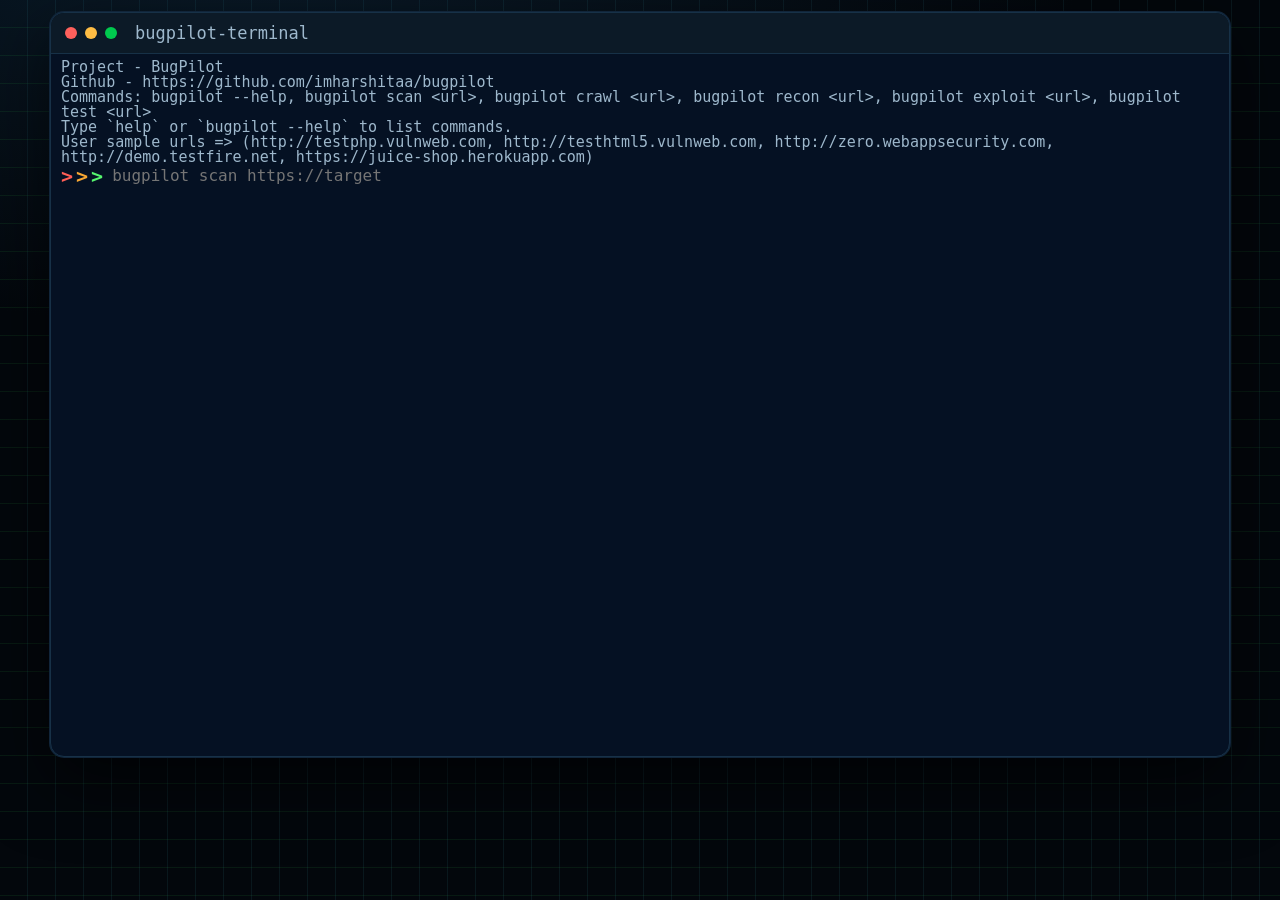
==== index.html @ c613e91e "feat: upgrade bugpilot CLI, docs, and shell-style terminal demo" ====
<!doctype html>
<html lang="en">
<head>
  <meta charset="utf-8" />
  <meta name="viewport" content="width=device-width, initial-scale=1" />
  <title>BugPilot</title>
  <meta http-equiv="refresh" content="0; url=/docs/" />
  <script>
    window.location.replace('/docs/');
  </script>
</head>
<body>
  <p>Redirecting to <a href="/docs/">BugPilot terminal demo</a>...</p>
</body>
</html>
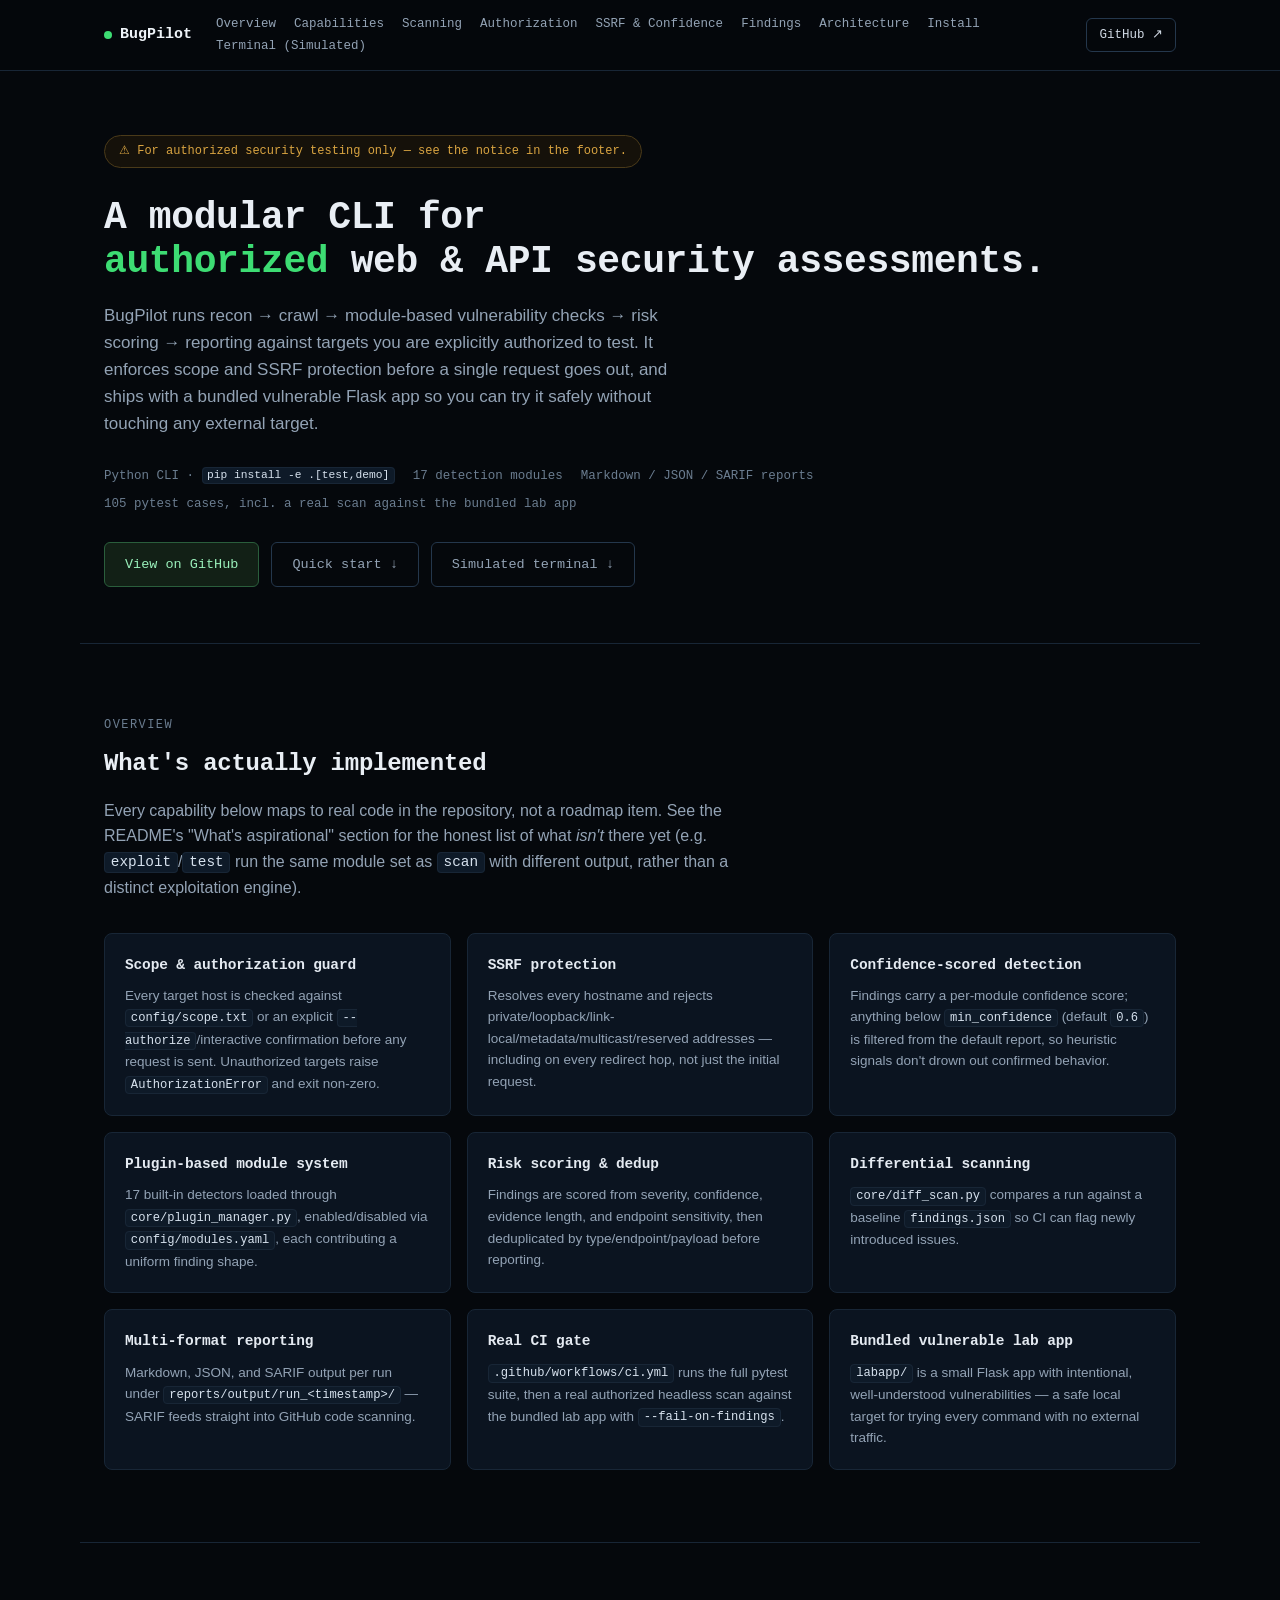
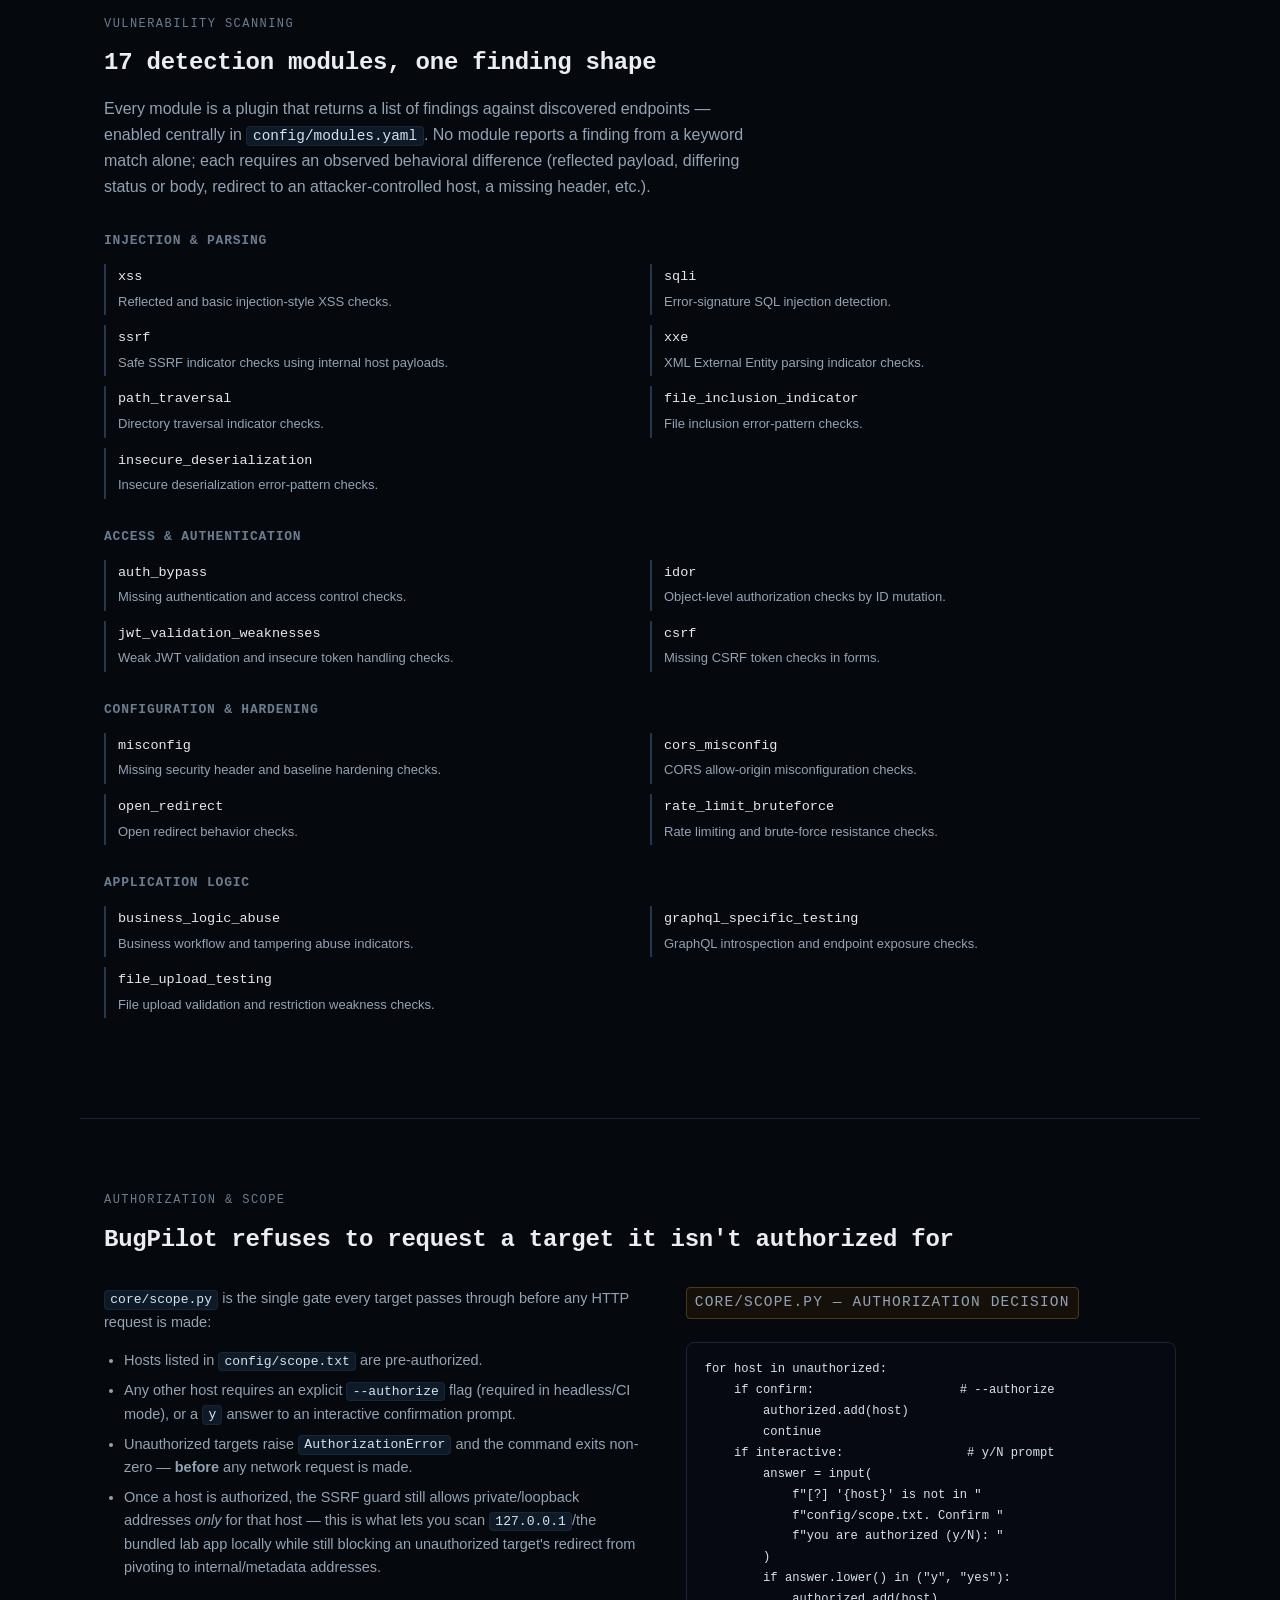
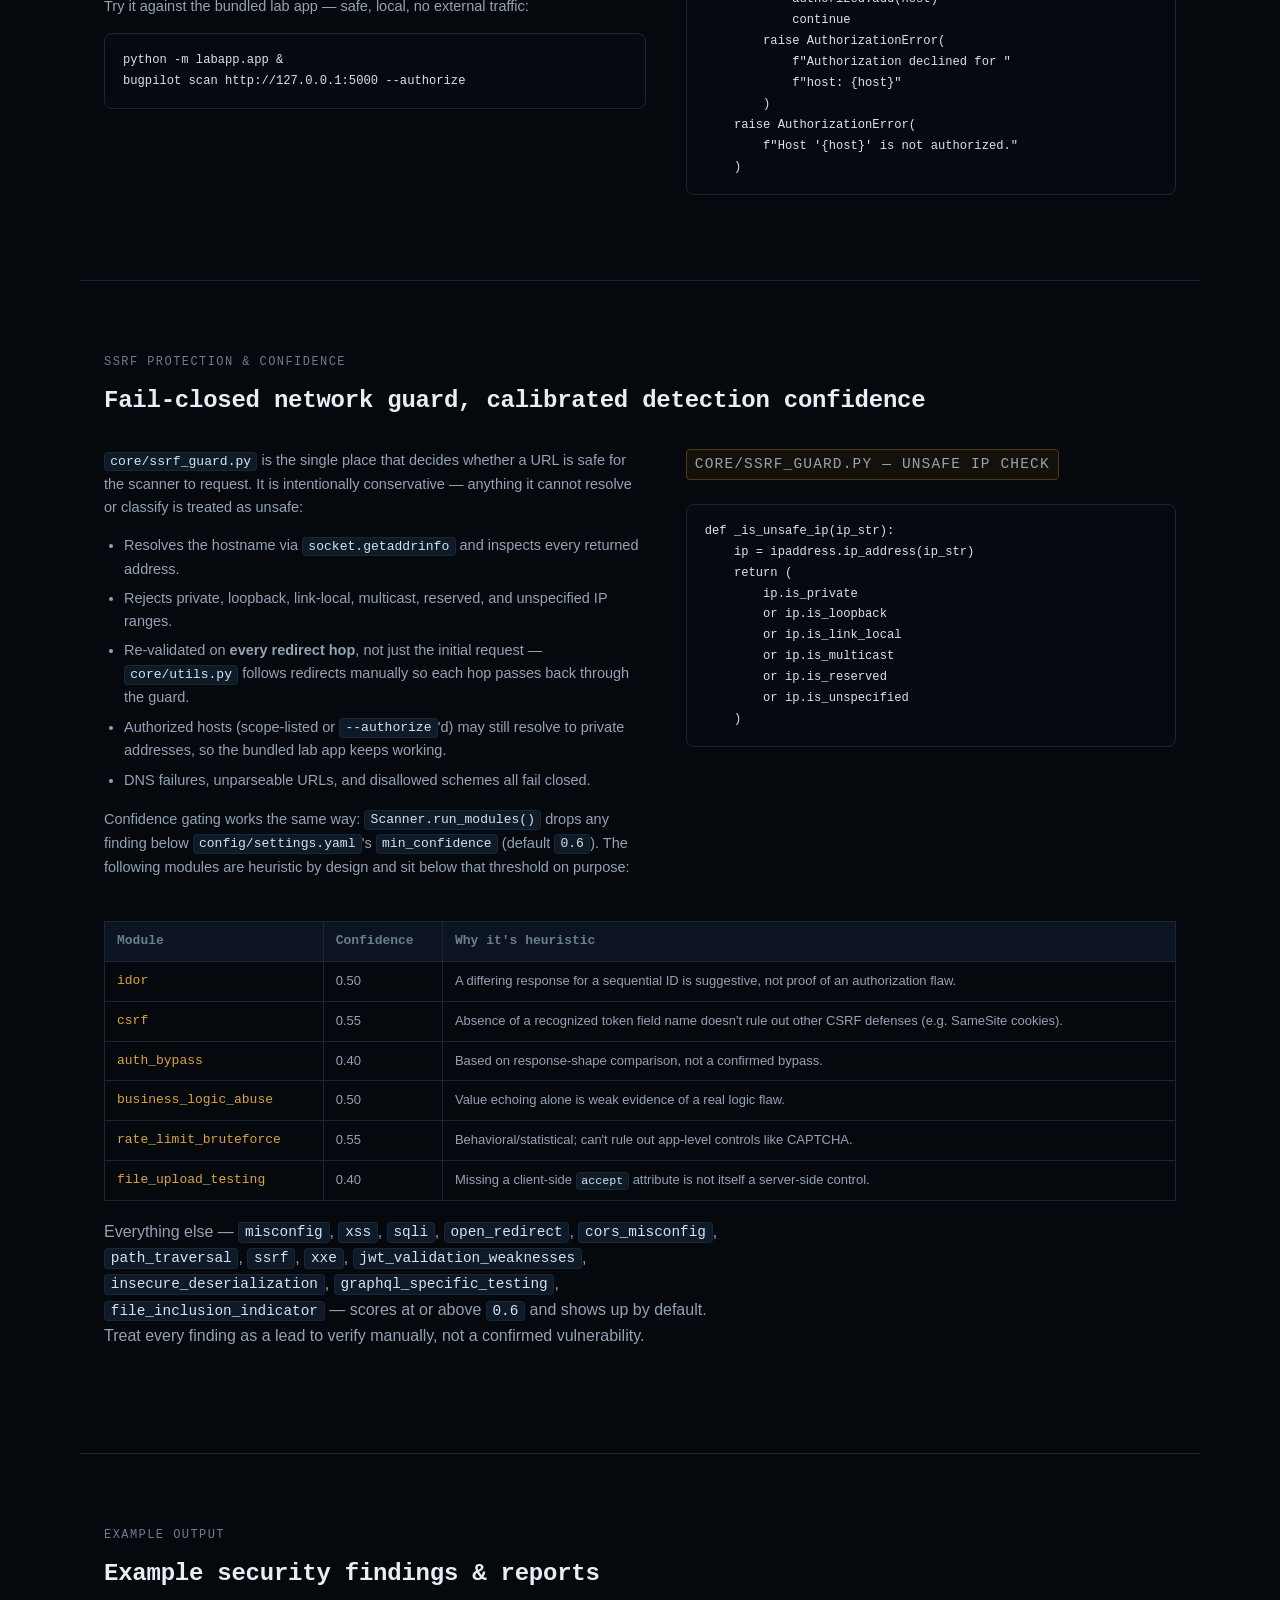
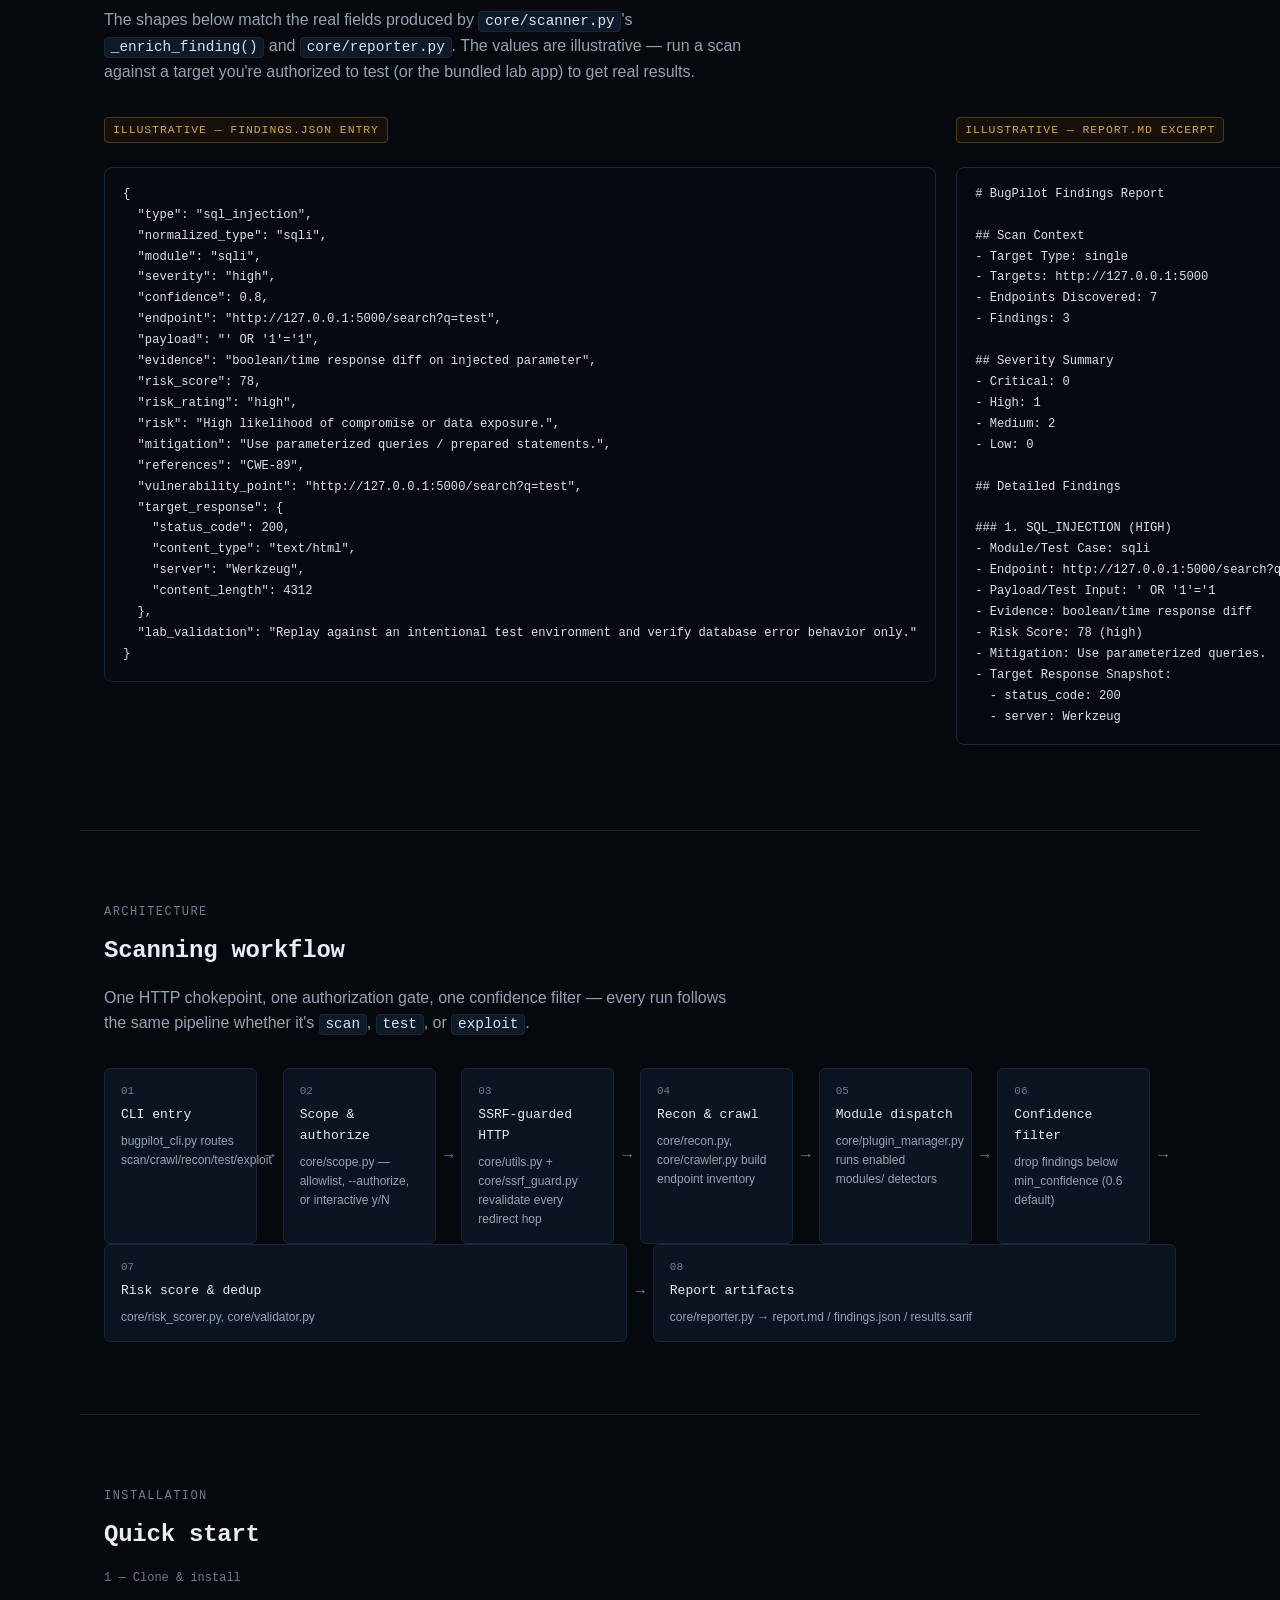
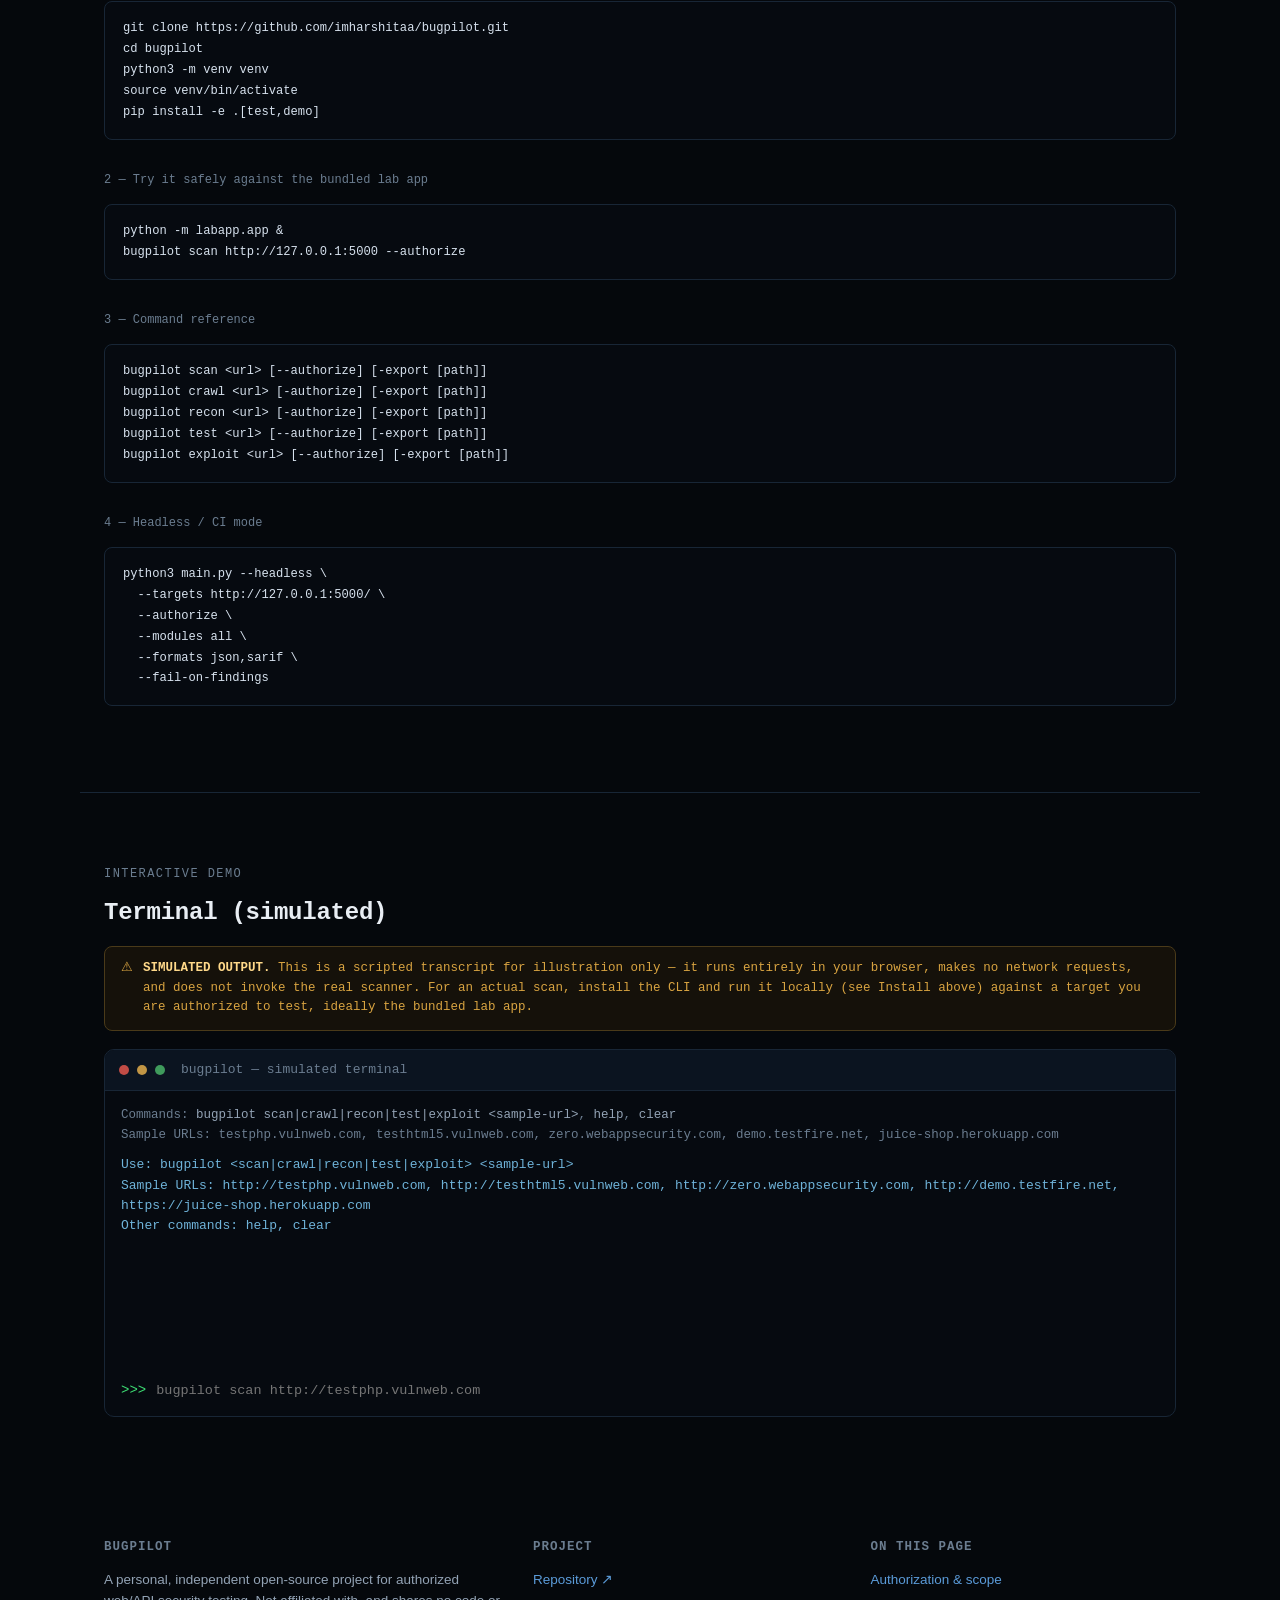
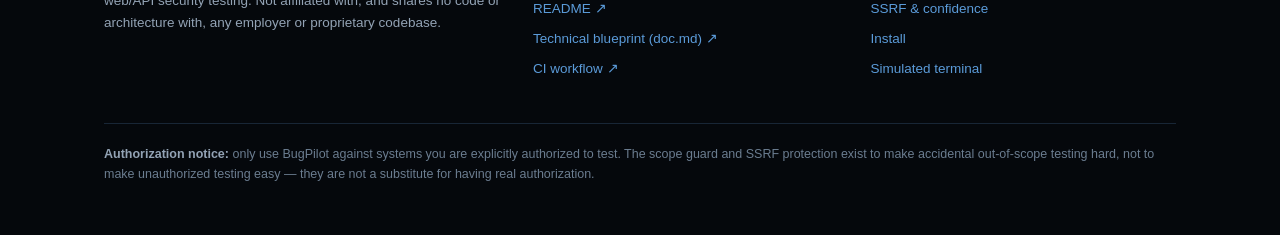
==== commit 92fdbbae: "product page update" ====
--- a/index.html
+++ b/index.html
@@ -4,12 +4,18 @@
   <meta charset="utf-8" />
   <meta name="viewport" content="width=device-width, initial-scale=1" />
   <title>BugPilot</title>
-  <meta http-equiv="refresh" content="0; url=/docs/" />
   <script>
-    window.location.replace('/docs/');
+    (function redirectToDocs() {
+      var p = window.location.pathname || "/";
+      var host = window.location.hostname || "";
+      var isGitHubPages = host.endsWith(".github.io");
+      var repoBase = isGitHubPages ? "/bugpilot" : "";
+      var target = repoBase + "/product-page/";
+      window.location.replace(target);
+    })();
   </script>
 </head>
 <body>
-  <p>Redirecting to <a href="/docs/">BugPilot terminal demo</a>...</p>
+  <p>Redirecting to <a href="/bugpilot/product-page/">the BugPilot product page</a>...</p>
 </body>
 </html>
